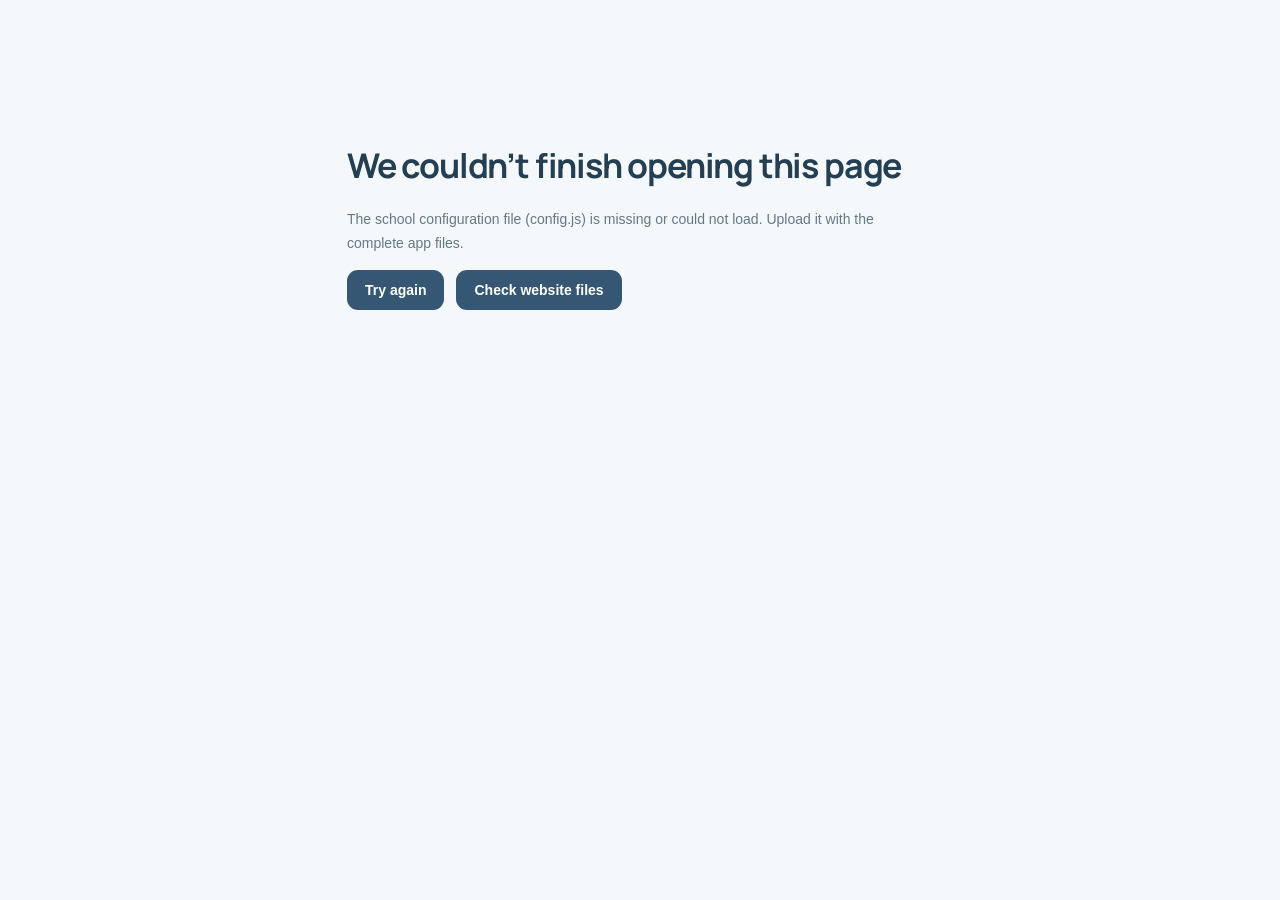
==== index.html @ e5e4dc02 "Add files via upload" ====
<!doctype html><html lang="en"><head><meta charset="utf-8"><meta name="viewport" content="width=device-width,initial-scale=1"><title>Studexa Reading · Your reading space</title><link rel="icon" href="ui-reader.svg"><link rel="stylesheet" href="home.css?v=11.1"><link rel="stylesheet" href="trio.css?v=11.1"><link rel="stylesheet" href="reader-space.css?v=11.1"><link rel="stylesheet" href="shared-world.css?v=11.1"><link rel="stylesheet" href="refresh.css?v=11.1"><link rel="stylesheet" href="studexa-brand.css?v=2"></head><body data-product="OneReader"><div id="app"><p style="padding:40px">Opening your reading space…</p></div><div id="toast" role="status" aria-live="polite"></div><script src="config.js?v=11.1"></script><script src="studexa-brand.js?v=2"></script><script defer src="startup.js?v=studexa-2" data-entry="home.mjs"></script></body></html>
---- studexa-brand.css ----
@import url('https://fonts.googleapis.com/css2?family=DM+Sans:wght@400;500;600;700&family=Manrope:wght@400;500;600;700;800&display=swap');
:root{--sx-ink:#243e52;--sx-muted:#647886;--sx-line:#dce5eb;--sx-blue:#355773;--sx-soft:#e9f0f5;--sx-page:#f5f8fa;--brand:#355773;--primary:#355773;--accent:#355773;--ink:#243e52;--muted:#647886}
html{scroll-behavior:smooth}body,body.m9-student{margin:0;background:var(--sx-page)!important;color:var(--sx-ink);font-family:'DM Sans',Arial,sans-serif;font-size:14px}*{box-sizing:border-box}h1,h2,h3{font-family:Manrope,Arial,sans-serif;letter-spacing:-.035em;color:var(--sx-ink)}h1{font-size:34px;line-height:1.2}h2{font-size:21px}h3{font-size:16px}p{color:var(--sx-muted);line-height:1.65}button,a,input,select,textarea{font:inherit}button{cursor:pointer;border-radius:11px;background:var(--sx-blue);border:1px solid transparent;padding:11px 17px;box-shadow:none;color:white;font-weight:600}button:disabled{cursor:not-allowed;opacity:.55}button:hover:not(:disabled){filter:brightness(.96)}button.secondary{background:#f5f8fb;color:var(--sx-ink);border:1px solid var(--sx-line)}button.quiet{background:transparent;color:var(--sx-blue);border:0;padding:8px 0;box-shadow:none}button img{width:17px;height:17px;vertical-align:middle;margin-left:8px}a{color:var(--sx-blue)}:focus-visible{outline:3px solid #a0bdd5;outline-offset:3px}
.sx-app{display:flex;min-height:100vh}.sx-sidebar{width:224px;flex:0 0 224px;background:#fff;border-right:1px solid var(--sx-line);position:sticky;top:0;height:100vh;display:flex;flex-direction:column;padding:32px 18px 20px;z-index:30}.sx-brand{display:flex;gap:11px;align-items:center;text-decoration:none;padding:0 12px 27px;color:var(--sx-ink);font-family:Manrope,sans-serif;font-weight:800;font-size:29px;letter-spacing:-1.3px}.sx-brand>img{width:43px;height:43px}.sx-brand small{display:block;font-size:12px;font-weight:600;letter-spacing:1.6px;text-transform:uppercase;color:var(--sx-muted);line-height:1.5}.sx-sidebar nav{display:flex;flex-direction:column;gap:4px;overflow-y:auto;flex:1}.sx-nav-label{font-size:10px;letter-spacing:1.5px;font-weight:700;color:#80919f;margin:18px 12px 9px}.sx-sidebar nav button{display:flex;gap:13px;align-items:center;padding:13px 14px;border-radius:11px;background:none;text-align:left;color:#607383;font-size:13px;font-weight:500;min-height:44px}.sx-sidebar nav button img{margin:0;width:19px;height:19px;opacity:.8}.sx-sidebar nav button.active{background:#e8f0f6;color:#294c69;font-weight:700}.sx-sidebar nav button:hover{background:#f0f5f8}.sx-back{display:flex;gap:10px;align-items:center;text-decoration:none;color:#6e8291;font-size:12px;padding:24px 14px;margin-top:auto}.sx-back img{width:16px;transform:rotate(180deg)}.sx-school{border-top:1px solid var(--sx-line);padding:19px 9px 0;display:flex;gap:10px;align-items:center;font-size:11px;font-weight:600}.sx-school img{width:23px}.sx-school small{display:block;color:#8b9ba7;font-size:10px;margin-top:4px;font-weight:400}.sx-body{min-width:0;flex:1}.sx-topbar{min-height:79px;padding:18px 40px;display:flex;align-items:center;justify-content:space-between;border-bottom:1px solid var(--sx-line);background:#ffffffa8;backdrop-filter:blur(16px);gap:20px;color:var(--sx-muted);font-size:12px}.sx-topbar .ui-account{margin:0}.sx-topbar .ui-account summary{display:flex;align-items:center;gap:10px;color:var(--sx-ink);font-size:12px;list-style:none;cursor:pointer}.sx-topbar .ui-account summary>img{width:13px}.sx-avatar{background:#e5edf3;border:3px solid #fff;border-radius:50%;width:36px;height:36px;display:grid;place-items:center;color:#385a76;font-size:11px;font-weight:700}.sx-app .sx-content{width:auto;max-width:1520px;margin:0 auto;padding:34px 40px 45px;min-height:80vh}.sx-app .sx-content>header,.sx-app .sx-content>.heading{margin-bottom:24px}.sx-footer{border-top:1px solid var(--sx-line);padding:18px 40px;font-size:11px;color:#80929f;display:flex;justify-content:space-between}.sx-mobile{display:none}
.sx-welcome{display:flex;justify-content:space-between;align-items:center;gap:28px;margin-bottom:30px}.sx-welcome>div{max-width:660px}.sx-eyebrow{display:block;font-size:10px;font-weight:700;letter-spacing:1.7px;color:#7b90a0;margin-bottom:13px}.sx-welcome h1{font-size:33px;max-width:620px;line-height:1.25;margin:0 0 13px;letter-spacing:-1.2px}.sx-welcome p{font-size:14px;margin:0;max-width:580px}.sx-welcome-art{width:139px;height:112px;object-fit:contain;opacity:.85}.sx-dashboard{display:grid;grid-template-columns:minmax(0,1fr) 268px;gap:25px}.sx-primary,.sx-secondary{min-width:0;display:flex;flex-direction:column;gap:24px}.sx-panel,.sx-app .sx-content .card{background:#fff;border:1px solid var(--sx-line);border-radius:17px;padding:23px;box-shadow:0 4px 14px #31516b03}.sx-panel h2{margin-top:0}.sx-panel p:last-child{margin-bottom:0}.sx-feature{background:linear-gradient(115deg,#e7eff5,#f1f5f9);border:1px solid #d8e4ed;border-radius:18px;display:flex;align-items:center;justify-content:space-between;padding:30px;gap:22px;min-height:222px;overflow:hidden}.sx-feature h2{font-size:26px;line-height:1.25;margin:0 0 10px}.sx-feature p{max-width:360px;font-size:13px;margin:0 0 20px}.sx-feature .sx-eyebrow{color:#607f98}.sx-feature button img{filter:brightness(0) invert(1)}.sx-feature-visual{flex:0 0 142px;display:flex;justify-content:center}.sx-feature-visual>img{width:152px;max-width:100%}.sx-feature-visual .r8-cover{width:115px!important;min-width:115px;height:155px!important;min-height:0;transform:rotate(7deg);box-shadow:9px 13px 23px #25496620;border-radius:4px 10px 10px 4px}.sx-section-head{display:flex;align-items:center;justify-content:space-between;gap:16px;margin-bottom:10px}.sx-section-head .sx-eyebrow{margin:0 0 9px}.sx-section-head h2{margin:0}.sx-section-head button{font-size:12px;white-space:nowrap}.sx-task{display:flex;gap:14px;align-items:center;padding:23px 0;border-bottom:1px solid #edf1f5}.sx-task:last-child{border-bottom:0;padding-bottom:4px}.sx-task-icon{background:#edf3f7;border-radius:11px;display:grid;place-items:center;min-width:43px;height:43px}.sx-task-icon img{width:24px}.sx-task-copy{min-width:0;flex:1}.sx-task h3{margin:0 0 6px;font-size:14px;letter-spacing:-.3px}.sx-task p{font-size:11px;margin:0 0 12px}.sx-task small{display:block;font-size:10px;margin-top:7px;color:#708594}.sx-task>button{font-size:11px;padding:9px 13px}.sx-progress{height:5px;background:#edf1f5;border-radius:8px;overflow:hidden}.sx-progress>span{height:100%;display:block;background:#6287a5;border-radius:8px}.sx-summary h2{font-size:43px;font-weight:700;letter-spacing:-2px;margin:12px 0 2px}.sx-summary h2 span{font-size:24px;color:#a7b7c3;font-weight:400}.sx-summary p{font-size:12px;margin:0 0 20px}.sx-summary button{font-size:11px;margin-top:17px}.sx-summary button img{width:13px}.sx-secondary .sx-panel{padding:24px}.sx-secondary h2{font-size:18px}.sx-secondary h3{font-size:15px;line-height:1.5}.sx-secondary p{font-size:12px}.sx-secondary button{font-size:12px}.sx-personal{background:#eef3f7;border-color:#e4ecf1}.sx-personal>img{width:37px;height:37px;margin-bottom:18px}.sx-personal button{margin-top:7px;background:#fff}.sx-discover{display:grid;grid-template-columns:repeat(2,minmax(0,1fr));gap:12px;margin-top:23px}.sx-topic{background:#f7f9fb;border:1px solid #e7edf2;color:var(--sx-ink);text-align:left;padding:20px 16px;display:flex;flex-direction:column;gap:9px}.sx-topic img{margin:0 0 5px;width:30px;height:30px}.sx-topic strong{font-size:13px}.sx-topic small{color:var(--sx-muted);font-size:11px;font-weight:400}.sx-book-pick{background:none;color:var(--sx-ink);display:flex;flex-direction:column;gap:8px;align-items:flex-start;text-align:left;padding:0;min-width:0}.sx-book-pick .r8-cover{width:100%;height:145px;min-height:0;border-radius:5px 10px 10px 5px}.sx-book-pick strong{font-size:12px;line-height:1.5}.sx-book-pick small{font-size:10px;color:var(--sx-muted);font-weight:400}.sx-empty{text-align:center;padding:30px 10px}.sx-empty>img{width:37px}.sx-empty h3{margin:14px 0 5px}.sx-empty p{font-size:12px}.sx-stats{display:grid;grid-template-columns:repeat(3,1fr);gap:20px}.sx-stats h2{font-size:36px;margin-bottom:0}.sx-reading{--sx-blue:#4e7593;--brand:#4e7593;--primary:#4e7593}.sx-reading .sx-feature{background:linear-gradient(115deg,#e9f1f6,#f6f8fa)}.sx-reading .sx-welcome h1{font-weight:600}.sx-reading .sx-discover{grid-template-columns:repeat(4,minmax(0,1fr))}
.sx-app .sx-content .toolbar{gap:10px;flex-wrap:wrap}.sx-app .sx-content input,.sx-app .sx-content select,.sx-app .sx-content textarea{border:1px solid #d5e0e8;border-radius:9px;background:#fff;padding:11px 12px;color:var(--sx-ink);max-width:100%}.sx-app .sx-content input[type=checkbox],.sx-app .sx-content input[type=radio]{accent-color:var(--sx-blue);width:auto}.sx-app .sx-content table{border-collapse:collapse;min-width:600px;width:100%;font-size:12px}.sx-app .sx-content table th{background:#f3f7fa;text-align:left;font-size:10px;text-transform:uppercase;letter-spacing:.6px;color:#698196;padding:14px 12px}.sx-app .sx-content table td{padding:16px 12px;border-bottom:1px solid #e7edf2;vertical-align:top}.sx-app .sx-content .table-wrap{overflow-x:auto}.sx-app .sx-content .badge{background:#edf3f7;color:#4f718a;border:0}.sx-app .sx-content .notice{background:#eef4f8;border:1px solid #dce7ef;border-radius:12px;padding:20px;color:var(--sx-ink)}.sx-app .sx-content .row{padding-top:18px;padding-bottom:18px}.sx-app .sx-content .r8-reading-shell,.sx-app .sx-content .r8-comfort{max-width:none}.sx-app .sx-content .r8-text{border-radius:18px;box-shadow:none}.sx-app .sx-content .m9-learning-card,.sx-app .sx-content .r8-book{border-radius:15px;border-color:var(--sx-line);background:#fff;box-shadow:none}.sx-app .sx-content .r8-book-grid{gap:22px}.sx-app .sx-content .m9-hero{background:#eaf1f6;color:var(--sx-ink)}.sx-app .sx-content .r8-toolbar,.sx-app .sx-content .m9-toolbar{background:#fff;border-radius:12px;padding:14px}.sx-app .sx-content .assessment{max-width:850px;margin-left:auto;margin-right:auto}.sx-app .sx-content .choices label{border:1px solid var(--sx-line);border-radius:11px;padding:15px;background:#fafcfd}.sx-app .sx-content .r8-cover{font-family:Georgia,serif}.sx-app .sx-content .space{margin-top:24px}.sx-app .sx-content label{font-size:12px;color:#536d81}.sx-app .sx-content details summary{cursor:pointer;color:#4b6b83}.sx-app .sx-content .form-grid{gap:18px}.sx-app .sx-content .task-items{max-height:420px;overflow:auto}.sx-app .sx-content .heading p{max-width:700px}.demo-bar{font-size:11px;background:#e5eef5;color:#355773;padding:6px 16px;display:flex;align-items:center;justify-content:center;gap:8px}.demo-bar button{padding:4px 10px;font-size:10px;background:#fff;color:#355773;border:1px solid #cfdee9}.login{background:#f4f8fb;min-height:100vh}.login .card{border:1px solid #dce5ed;border-radius:20px}.login h1{font-size:40px}.login .ui-brand img{width:44px;height:44px}.login .ui-brand{font-family:Manrope,sans-serif;color:#355773}.sx-app .sx-content .m9-hero .m9-point,.sx-app .sx-content .r8-room-decoration{display:none}
@media(min-width:1600px){.sx-app .sx-content{padding:45px 60px}.sx-dashboard{grid-template-columns:minmax(0,1fr) 300px}.sx-welcome h1{font-size:39px}.sx-discover{grid-template-columns:repeat(4,minmax(0,1fr))}}
@media(max-width:1150px){.sx-sidebar{width:200px;flex-basis:200px;padding:26px 12px 16px}.sx-app .sx-content{padding:28px 26px}.sx-topbar{padding:16px 26px}.sx-dashboard{grid-template-columns:minmax(0,1fr) 235px;gap:18px}.sx-primary,.sx-secondary{gap:18px}.sx-feature{padding:24px}.sx-feature-visual{flex-basis:100px}.sx-welcome h1{font-size:28px}.sx-welcome-art{width:105px}.sx-panel,.sx-secondary .sx-panel{padding:19px}.sx-task-icon{display:none}.sx-reading .sx-discover{grid-template-columns:repeat(2,minmax(0,1fr))}}
@media(max-width:920px){.sx-dashboard{grid-template-columns:1fr}.sx-secondary{display:grid;grid-template-columns:repeat(2,minmax(0,1fr))}.sx-secondary>.sx-panel:last-child{grid-column:1/-1}.sx-welcome-art{display:none}.sx-topbar>span{max-width:200px}.sx-feature-visual{flex-basis:140px}.sx-reading .sx-discover{grid-template-columns:repeat(4,minmax(0,1fr))}}
@media(max-width:680px){.sx-app{display:block}.sx-sidebar{position:relative;height:auto;width:100%;padding:15px 20px;display:block;border-right:0;border-bottom:1px solid var(--sx-line)}.sx-brand{font-size:25px;padding:0;max-width:210px;gap:9px}.sx-brand>img{width:33px;height:33px}.sx-brand small{font-size:9px}.sx-mobile{display:block;position:absolute;right:22px;top:22px}.sx-mobile img{width:23px;margin:0}.sx-sidebar nav{display:none;max-height:70vh;padding-top:14px}.sx-sidebar nav.open{display:flex}.sx-school{display:none}.sx-topbar{min-height:60px;padding:13px 20px}.sx-topbar>span{font-size:10px;max-width:150px}.sx-topbar summary>span:not(.sx-avatar){display:none}.sx-app .sx-content{padding:26px 18px}.sx-welcome{margin-bottom:23px}.sx-welcome h1{font-size:28px;max-width:380px}.sx-welcome p{font-size:12px}.sx-eyebrow{font-size:9px;letter-spacing:1.3px}.sx-feature{padding:23px;min-height:220px}.sx-feature h2{font-size:23px}.sx-feature-visual{flex-basis:75px}.sx-feature-visual .r8-cover{width:74px!important;min-width:74px;height:113px!important;font-size:10px}.sx-feature p{font-size:12px}.sx-feature button{font-size:12px;padding:10px 12px}.sx-secondary{display:flex}.sx-reading .sx-discover{grid-template-columns:repeat(2,minmax(0,1fr))}.sx-section-head h2{font-size:18px}.sx-task{gap:8px}.sx-task>button{font-size:10px;padding:8px}.sx-task h3{font-size:13px}.sx-footer{padding:18px;font-size:10px}.sx-stats{gap:10px}.sx-stats .sx-panel{padding:15px}.sx-stats h2{font-size:27px}.sx-stats .sx-eyebrow{font-size:8px;letter-spacing:.7px}.sx-app .sx-content table{font-size:11px}.sx-app .sx-content .form-grid{grid-template-columns:1fr}.sx-app .sx-content .heading h1{font-size:28px}.sx-app .sx-content .r8-book-grid{grid-template-columns:repeat(2,minmax(0,1fr))}.sx-app .sx-content .assessment{padding:20px}.sx-app .sx-content .toolbar button{font-size:12px}}
@media(prefers-reduced-motion:reduce){html{scroll-behavior:auto}*,*::before,*::after{animation:none!important;transition:none!important}}

body,body.m9-student,body[data-r8-theme]{--ink:#243e52!important;--muted:#647886!important;--accent:#355773!important;--line:#dce5eb!important}body[data-product="OneReader"]{--accent:#4e7593!important}
.sx-app .sx-content button:not(.secondary):not(.quiet):not(.sx-topic):not(.sx-book-pick){background:var(--sx-blue);color:#fff}
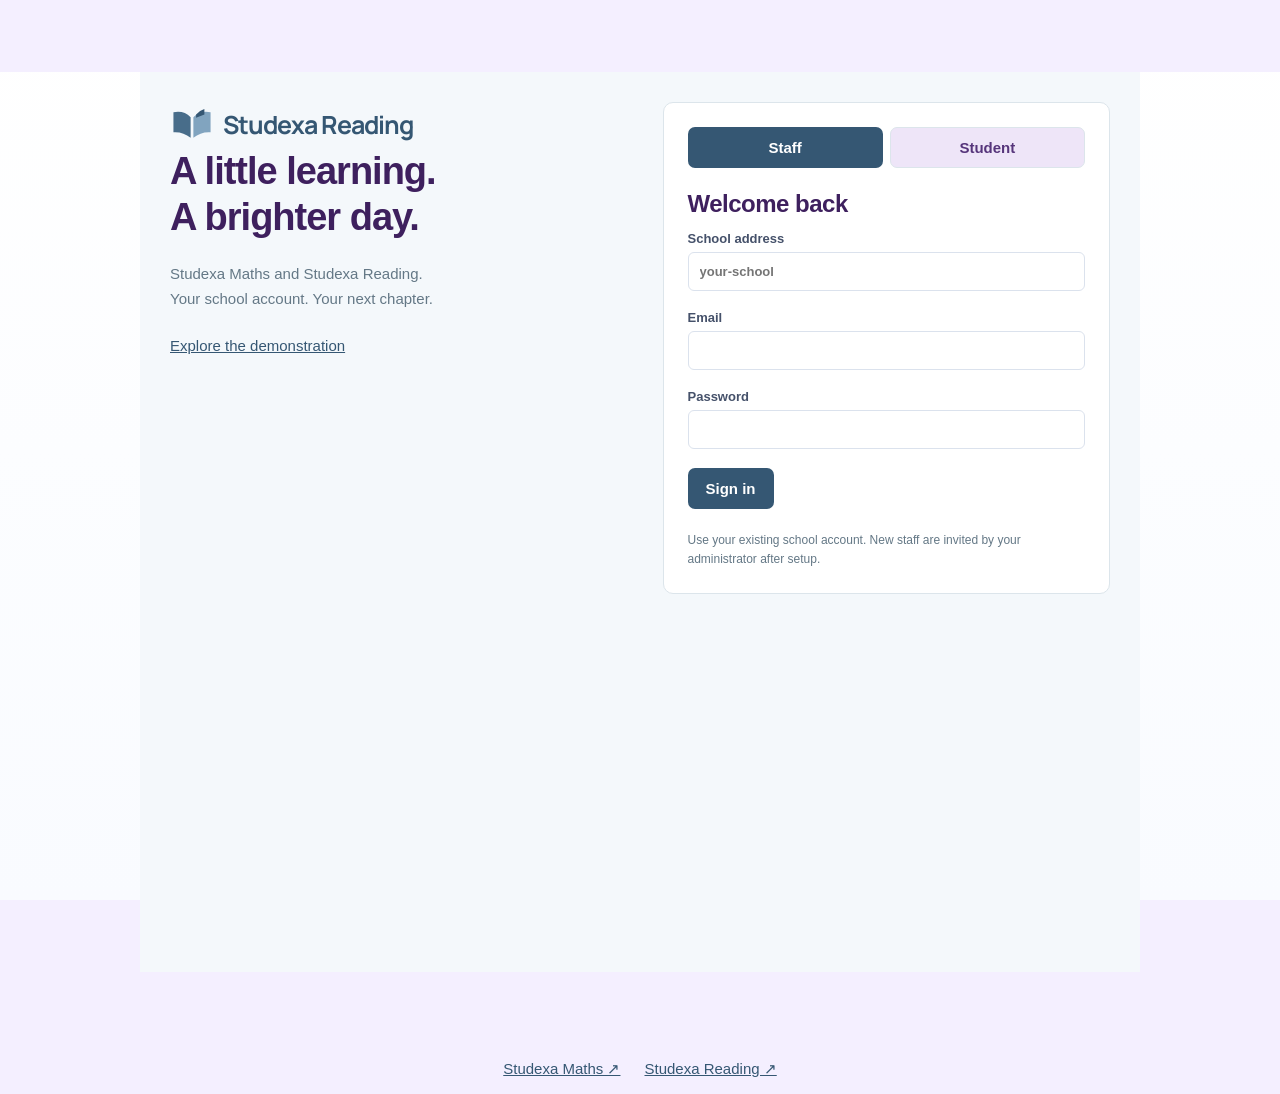
==== commit 7d4c2186: ",,,," ====
--- a/index.html
+++ b/index.html
@@ -1 +1,15 @@
-<!doctype html><html lang="en"><head><meta charset="utf-8"><meta name="viewport" content="width=device-width,initial-scale=1"><title>Studexa Reading · Your reading space</title><link rel="icon" href="ui-reader.svg"><link rel="stylesheet" href="home.css?v=11.1"><link rel="stylesheet" href="trio.css?v=11.1"><link rel="stylesheet" href="reader-space.css?v=11.1"><link rel="stylesheet" href="shared-world.css?v=11.1"><link rel="stylesheet" href="refresh.css?v=11.1"><link rel="stylesheet" href="studexa-brand.css?v=2"></head><body data-product="OneReader"><div id="app"><p style="padding:40px">Opening your reading space…</p></div><div id="toast" role="status" aria-live="polite"></div><script src="config.js?v=11.1"></script><script src="studexa-brand.js?v=2"></script><script defer src="startup.js?v=studexa-2" data-entry="home.mjs"></script></body></html>
+<!doctype html><html lang="en"><head><meta charset="utf-8"><meta name="viewport" content="width=device-width,initial-scale=1"><title>Studexa Reading · Your reading space</title><link rel="icon" href="ui-reader.svg"><link rel="stylesheet" href="home.css?v=11.1"><link rel="stylesheet" href="trio.css?v=11.1"><link rel="stylesheet" href="reader-space.css?v=11.1"><link rel="stylesheet" href="shared-world.css?v=11.1"><link rel="stylesheet" href="refresh.css?v=11.1"><link rel="stylesheet" href="studexa-brand.css?v=reading-studio-1"></head><body data-product="OneReader"><div id="app"><p style="padding:40px">Opening your reading space…</p></div><nav aria-label="Studexa learning websites" style="display:flex;flex-wrap:wrap;justify-content:center;gap:1.5rem;padding:1rem"><a data-sx-service href="https://studexa-learning.github.io/Studexa-Maths/">Studexa Maths ↗</a><a data-sx-service href="https://studexa-learning.github.io/Studexa-Reading/">Studexa Reading ↗</a></nav><script src="service-links.js"></script><div id="toast" role="status" aria-live="polite"></div><script src="studexa-school-config-v3.js"></script><script>if(!window.ONELEARN_CONFIG){window.ONELEARN_CONFIG = {
+  "product": "OneReader",
+  "supabaseUrl": "https://nndjwqjyfgozltdoujiu.supabase.co",
+  "supabaseKey": "sb_publishable_fWD8fxrR9-u1oslITaCZhw_WAooeP69",
+  "apps": {
+    "OneLearn": "../OneLearn/",
+    "OneEducation": "../OneEducation/",
+    "OneHome": "../Studexa/",
+    "OneMaths": "https://studexa-learning.github.io/Studexa-Maths/",
+    "OneReader": "https://studexa-learning.github.io/Studexa-Reading/",
+    "OneStudy": "../OneStudy/",
+    "OneSixth": "../OneSixth/"
+  }
+};
+}</script><script src="studexa-brand.js?v=2"></script><script defer src="startup.js?v=reading-studio-1" data-entry="home.mjs"></script></body></html>
--- a/home.css
+++ b/home.css
@@ -0,0 +1,7 @@
+:root{font-family:'DM Sans',system-ui,sans-serif;color:#27133f;background:#f4efff;--purple:#6924e5;--muted:#706284;--line:#e7dcf7;--paper:#fff;--shadow:0 12px 40px #40206708}*{box-sizing:border-box}body{margin:0}button,input,select,textarea{font:inherit}button,a,input,select,textarea{touch-action:manipulation}button{cursor:pointer;border:0;border-radius:24px;padding:12px 20px;background:var(--purple);color:#fff;font-weight:600;transition:background .12s}button:hover{background:#5420b6}button:disabled{opacity:.5;cursor:not-allowed}button.secondary{background:#ede5ff;color:#5125a1}button.quiet{background:transparent;color:#573383;border:1px solid var(--line)}a{color:#6126c2}button:focus-visible,a:focus-visible,input:focus-visible,select:focus-visible,textarea:focus-visible{outline:3px solid #2d71d5;outline-offset:3px}h1,h2,h3,p{margin:0}h1{font-size:clamp(28px,3vw,43px);letter-spacing:-1.5px;line-height:1.15}h2{font-size:21px;letter-spacing:-.4px}h3{font-size:17px}p{line-height:1.65;color:var(--muted)}small,.muted{color:var(--muted)}.shell{display:grid;grid-template-columns:230px minmax(0,1fr);min-height:100vh}.side{padding:25px 16px;background:#eee7fb;border-right:1px solid #e4d7f7;display:flex;flex-direction:column;gap:28px;position:sticky;top:0;height:100vh}.brand{width:175px;max-height:135px;object-fit:contain;display:block;margin:0 auto}.side nav{display:grid;gap:7px}.side nav button{text-align:left;border-radius:15px;color:#634c85;background:transparent;font-weight:500;padding:13px 12px;display:flex;align-items:center;gap:12px}.side nav button.active{background:#dfcffb;color:#49209c;font-weight:700}.icon{width:24px;height:24px;vertical-align:middle;flex-shrink:0}.side small{margin-top:auto;font-size:12px;line-height:1.6}.main{padding:28px 35px 50px;max-width:1550px;width:100%;margin:auto}.top{display:flex;justify-content:space-between;align-items:center;gap:14px;margin-bottom:32px}.top .actions{display:flex;align-items:center;gap:8px}.avatar{width:40px;height:40px;background:#e4d1ff;border-radius:50%;display:grid;place-items:center}.eyebrow{font-size:12px;letter-spacing:1.8px;text-transform:uppercase;color:#77519e;font-weight:700}.page-title{margin:12px 0 25px;display:flex;justify-content:space-between;gap:18px;align-items:center}.page-title p{margin-top:8px}.grid{display:grid;grid-template-columns:repeat(2,minmax(0,1fr));gap:20px}.three{grid-template-columns:repeat(3,minmax(0,1fr))}.card{padding:25px;background:var(--paper);border:1px solid #ffffff;border-radius:24px;box-shadow:var(--shadow);min-width:0}.card h2,.card h3{margin-bottom:12px}.card p+button,.card p+a{margin-top:15px}.stat{display:flex;align-items:center;gap:17px}.stat strong{display:block;font-size:36px}.stat img{width:45px;height:45px;background:#eee4ff;border-radius:16px;padding:8px}.service{display:flex;align-items:center;gap:22px;background:linear-gradient(120deg,#e9dbff,#f7f1ff);min-height:205px;border:1px solid white}.service.maths{background:linear-gradient(120deg,#dfeafb,#eee5ff)}.service>img{width:84px;height:84px;padding:17px;background:#ffffff88;border-radius:23px}.service h2{font-size:28px}.service button{margin-top:18px}.stack{display:grid;gap:20px}.space{margin-top:22px}.row{display:flex;align-items:center;justify-content:space-between;gap:15px;padding:15px 0;border-bottom:1px solid #f0e9f9}.row:last-child{border-bottom:0}.row b{display:block}.badge{display:inline-block;border-radius:16px;background:#eee4ff;color:#5c299e;font-size:12px;padding:6px 11px;font-weight:600}.badge.green{background:#e4f6ed;color:#216647}.badge.amber{background:#fff1d5;color:#805415}.notice{background:#ece3fa;border:1px solid #decdf2;border-radius:16px;padding:16px 20px;color:#563c75;line-height:1.6;margin:16px 0}.warning{background:#fff4dc;color:#73531e}.table-scroll{overflow:auto}table{width:100%;border-collapse:collapse;font-size:14px}th,td{text-align:left;padding:14px 10px;border-bottom:1px solid #eee7f5;vertical-align:top}th{font-weight:600;color:#745c91;background:#faf7ff;white-space:nowrap}.form-grid{display:grid;grid-template-columns:1fr 1fr;gap:18px}label{display:block;font-size:14px;font-weight:600;color:#58436e;margin-bottom:7px}input,select,textarea{width:100%;padding:12px 14px;border:1px solid #dbcee9;background:white;color:#2e1a42;border-radius:12px;margin:6px 0 12px}input[type=checkbox],input[type=radio]{width:auto;margin:0 9px 0 0;accent-color:var(--purple)}textarea{min-height:110px;resize:vertical}.choices label{border:1px solid var(--line);border-radius:13px;padding:15px;font-weight:400;margin:10px 0;display:flex;align-items:center;cursor:pointer}.toolbar{display:flex;gap:10px;align-items:center;flex-wrap:wrap}.toolbar select,.toolbar input{width:auto;margin:0}.book-grid{display:grid;grid-template-columns:repeat(auto-fill,minmax(220px,1fr));gap:16px}.book{padding:21px}.cover{height:100px;border-radius:17px;background:linear-gradient(125deg,#d9c5f9,#ece5ff);display:flex;align-items:center;justify-content:space-between;padding:22px;margin-bottom:16px;font-size:26px;font-weight:700;color:#7954a8}.cover img{width:50px;height:50px}.book h3{line-height:1.4;min-height:50px}.book .badge{margin:9px 0}.reading-layout{display:grid;grid-template-columns:minmax(0,2fr) minmax(250px,1fr);gap:24px}.reading-paper{font-family:Georgia,serif;font-size:21px;line-height:1.9;background:#fffaf0;padding:40px;border-radius:20px;white-space:pre-line;color:#2d2534;max-width:74ch;margin:20px auto}.reading-paper.guide{background-image:linear-gradient(transparent 45%,#e4d4fa55 45%,#e4d4fa55 55%,transparent 55%);background-attachment:fixed}.bar{height:9px;border-radius:9px;background:#e9ddf9;overflow:hidden;margin:13px 0}.bar span{display:block;background:#9762d2;height:100%;border-radius:9px}.login{max-width:950px;margin:8vh auto;padding:30px;display:grid;grid-template-columns:1fr 1fr;gap:45px;align-items:center}.login .brand{width:240px;max-height:220px;margin:0 0 35px}.login h1{font-size:45px}.login form{padding:35px}.tabs{display:flex;gap:7px;margin-bottom:22px}.tabs button{flex:1}.empty{text-align:center;padding:35px;color:#7a658e}.footer{font-size:12px;margin-top:26px;color:#8b779e}#toast{position:fixed;bottom:22px;left:50%;transform:translateX(-50%);max-width:90vw;padding:16px 24px;background:#322143;color:white;border-radius:15px;box-shadow:0 6px 35px #0002;z-index:100;display:none}#toast.show{display:block}.feedback{padding:18px;background:#ece4fa;border-radius:15px;margin-top:16px}.mobile-menu{display:none}.assessment{max-width:950px;margin:auto}.assessment .passage{background:#fff9ef;padding:25px;line-height:1.8;white-space:pre-line;border-radius:15px;margin:20px 0}.question{border-top:1px solid var(--line);padding:22px 0}.hint{font-size:13px}.task-items{max-height:280px;overflow:auto;padding:12px;background:#faf7ff;border-radius:12px}.task-items label{font-weight:400;padding:7px}.kpis{margin-bottom:22px}.pill-link{display:inline-flex;align-items:center;gap:8px}.no-margin{margin:0}.privacy{font-size:12px;line-height:1.6}.demo-bar{background:#42205e;color:white;padding:8px 20px;display:flex;gap:12px;align-items:center;justify-content:center;flex-wrap:wrap;font-size:13px}.demo-bar button{padding:5px 12px;font-size:12px}.error{color:#9a2448}.success{color:#216647}
+@media(max-width:1050px){.shell{grid-template-columns:185px minmax(0,1fr)}.main{padding:22px}.side{padding:20px 10px}.brand{width:145px}.three{grid-template-columns:1fr}.reading-layout{grid-template-columns:1fr}.service{flex-direction:column;align-items:flex-start}.top{align-items:flex-start}.top .actions{flex-wrap:wrap;justify-content:flex-end}}
+@media(max-width:720px){.shell{display:block}.side{display:none;position:fixed;width:230px;z-index:20;box-shadow:15px 0 40px #30145435}.side.open{display:flex}.mobile-menu{display:inline-block}.main{padding:18px 15px 35px}.grid,.form-grid,.login{grid-template-columns:1fr}.login{margin:20px auto;gap:25px;padding:20px}.login h1{font-size:33px}.login .brand{width:175px;max-height:140px;margin-bottom:15px}.top{margin-bottom:20px}.top .school-label{max-width:150px}.page-title{display:block}.page-title button{margin-top:12px}.card{padding:20px;border-radius:20px}.reading-paper{padding:24px;font-size:20px}.service{flex-direction:row;align-items:center}.service>img{width:62px;height:62px;padding:10px}.service h2{font-size:24px}.toolbar{align-items:stretch}.toolbar input,.toolbar select{max-width:100%;flex:1}.top .actions small{display:none}}
+@media(prefers-reduced-motion:reduce){*{transition:none!important;scroll-behavior:auto!important}}
+.main{margin:0 auto}.brandbox{width:190px;height:155px;overflow:hidden;position:relative;flex-shrink:0;mix-blend-mode:multiply}.brandbox .brand{position:absolute;width:330px;height:330px;max-height:none;left:-70px;top:-85px}.side{gap:18px}.reading-layout>.stack{align-content:start}.login .brand{mix-blend-mode:multiply}@media(max-width:1050px){.brandbox{width:165px}.brandbox .brand{left:-82px}}
+
+dialog{border:1px solid #e3d5f2;border-radius:24px;max-width:850px;width:90vw;max-height:85vh;padding:30px;color:#27133f}dialog::backdrop{background:#24133880}dialog p{white-space:pre-line;margin:18px 0}dialog h2{margin:18px 0}dialog details{margin:12px 0;padding:12px;background:#f4effb;border-radius:12px}
--- a/trio.css
+++ b/trio.css
@@ -0,0 +1,17 @@
+:root{--purple:#665084;--muted:#655d70;--paper:#fffefa;--line:#e4dfeb;--shadow:0 5px 22px #42325305}body{background:#f6f4f8;color:#302b39}.side{background:#eeebf3;border-color:#e4dfeb}.main{padding:34px 42px 55px}.card{border:1px solid #e6e1e9;box-shadow:none;padding:28px}.grid,.stack{gap:24px}.space{margin-top:26px}.service{background:#eee8f5;min-height:220px}.service.maths{background:#e9eef5}.side nav button.active{background:#ded5ea;color:#49395f}.side nav button{color:#53485e}.product-brand{display:grid;grid-template-columns:48px 1fr;gap:3px 10px;text-decoration:none;color:#49365f;padding:12px 2px}.product-brand img{width:45px;height:45px;grid-row:span 2}.product-brand b{font-size:21px;align-self:end}.product-brand small{font-size:11px;margin:0}.question-layout{display:grid;grid-template-columns:minmax(0,1fr) 295px;gap:28px;align-items:start}.question-layout .assessment{width:100%;padding:38px}.math-prompt{white-space:pre-line;font-size:25px;line-height:1.65;margin:35px 0!important}.choices{display:grid;grid-template-columns:1fr 1fr;gap:12px}.choices label{margin:0;min-height:64px;background:#faf9fc}.assessment form>button{margin-top:24px}.feedback.correct{background:#e7f2e9;color:#275b37;border:1px solid #c6dfcc}.feedback.correct p{color:#365d40}.pet-card{display:flex;flex-direction:column;align-items:center;gap:14px}.pet-art{position:relative;max-width:200px}.pet-art>img{width:100%;max-height:175px}.pet-accessory{display:block;text-align:center;border-radius:20px;padding:6px 12px;color:#38313f;font-size:12px}.balance{padding:17px;background:#f0ebf6;border-radius:18px}.balance strong{display:block;font-size:36px;margin:6px 0}.balance small{display:block}.reward-art{height:70px;display:grid;place-items:center;border-radius:16px;margin-bottom:18px}.reward-art .icon{width:35px;height:35px}.reward small{line-height:1.5;display:block;min-height:44px}.confetti{position:fixed;top:22%;left:42%;font-size:35px;color:#649376;pointer-events:none;animation:celebrate 1s ease-out forwards;z-index:200}@keyframes celebrate{to{transform:translateY(-75px);opacity:0}}.reading-paper{max-width:65ch}.footer{color:#6a5f75}.book .cover{background:#e6dfed;color:#675577}.top{margin-bottom:42px}.eyebrow{color:#75618a}.badge{background:#eee9f4;color:#564365}button.secondary{background:#eae4f1;color:#514160}button:hover{background:#534267}.notice{background:#f0ebf6;color:#4f435c}.login{align-items:start}.login .stack{gap:8px}.login .stack label{margin:0}.login .stack input{margin-bottom:0}.login .stack button{width:100%}body[data-product=OneMaths]{--purple:#526981}body[data-product=OneMaths] .side{background:#eaf0f3}body[data-product=OneMaths] .side nav button.active{background:#d8e3ec}body[data-product=OneMaths] .badge{background:#e5edf3;color:#3e546b}body[data-product=OneReader]{--purple:#657761}body[data-product=OneReader] .side{background:#edf0e9}body[data-product=OneReader] .side nav button.active{background:#dce5d8}body[data-product=OneReader] .badge{background:#e8eee3;color:#41573b}@media(max-width:1100px){.main{padding:25px}.question-layout{grid-template-columns:1fr}.question-layout>aside{grid-template-columns:1fr 1fr}.question-layout .pet-art>img{max-height:115px}}@media(max-width:720px){.main{padding:18px 15px}.question-layout>aside,.choices{grid-template-columns:1fr}.question-layout .assessment{padding:22px}.math-prompt{font-size:21px;margin:24px 0!important}.card{padding:21px}.grid{gap:18px}.service{min-height:190px}.top{margin-bottom:24px}.actions .badge{display:none}}@media(prefers-reduced-motion:reduce){.confetti{display:none!important}}
+
+.buddy-drawing{position:relative;width:180px;height:180px;margin:0 auto 18px;flex-shrink:0}.buddy-drawing>img{position:absolute;inset:0;width:100%;height:100%;object-fit:contain}.buddy-drawing .outfit-layer{pointer-events:none}.reward .buddy-drawing{width:155px;height:155px}.task-items details{padding:12px;border-bottom:1px solid #ddd}.task-items details p{max-height:140px;overflow:auto}.pet-card>div:last-child{width:100%}.pet-card .toolbar{gap:8px}.pet-card button{font-size:13px}#annualAnswer button{margin-top:20px}
+
+
+.buddy-grid{display:grid;grid-template-columns:repeat(auto-fill,minmax(130px,1fr));gap:16px}.buddy-choice{display:flex;flex-direction:column;align-items:center;gap:12px;padding:16px;white-space:normal;min-height:180px}.buddy-choice img{width:115px;height:115px}.buddy-choice span{line-height:1.4;overflow-wrap:anywhere}.buddy-choice[aria-pressed=true]{outline:3px solid #7d709a;background:#ece5f4}.pet-card{gap:24px!important;align-items:center}.pet-card h2{overflow-wrap:anywhere}.pet-card>.buddy-drawing{width:160px!important;max-width:100%}.selection-list{max-height:360px;overflow:auto;display:grid;gap:12px;margin-top:18px}.selection-list label{display:flex;flex-wrap:wrap;align-items:center;gap:10px;padding:12px;border-bottom:1px solid #eee}.selection-list small{color:#5b5b62}.advent-banner{background:#e6eee7;color:#304b40;border:2px solid #acbeb0;border-radius:24px;padding:28px;text-align:center;position:relative}.advent-banner>span{font-size:30px;letter-spacing:18px;color:#8e5b4e}.advent-grid{display:grid;grid-template-columns:repeat(5,minmax(0,1fr));gap:15px}.advent-door{min-height:120px;background:#f3e7db;color:#624d43;border:1px solid #d6bda8;border-radius:16px;display:flex;flex-direction:column;align-items:center;justify-content:center;gap:10px;white-space:normal}.advent-door strong{font-size:29px}.advent-door span{font-size:13px}.advent-door:disabled{opacity:1;background:#f0efeb;color:#6b6966}.advent-door:not(:disabled){outline:3px solid #668775;background:#e4eee5;color:#304b40}.advent-door:last-child{background:#eadfae;color:#5f5031}.reading-paper{max-width:70ch;margin-inline:auto}body[data-reading-width=narrow] .reading-paper{max-width:48ch}body[data-reading-font=serif] .reading-paper{font-family:Georgia,serif}body[data-reading-font=mono] .reading-paper{font-family:Consolas,monospace}body[data-reading-letters=wide] .reading-paper{letter-spacing:.06em}body[data-motion=off] *,body[data-motion=off] *::before,body[data-motion=off] *::after{animation:none!important;transition:none!important;scroll-behavior:auto!important}button:focus-visible,input:focus-visible,select:focus-visible{outline:3px solid #77628c;outline-offset:3px}.main{min-width:0}#rosterSummary{max-height:550px;overflow:auto}
+@media(max-width:720px){.advent-grid{grid-template-columns:repeat(3,minmax(0,1fr));gap:10px}.advent-door{min-height:100px}.pet-card{flex-direction:column}.buddy-grid{grid-template-columns:repeat(2,minmax(0,1fr))}.buddy-choice{min-width:0}.toolbar select{max-width:100%}}
+
+
+body[data-advent=open] .side nav [data-view=advent]{border:2px solid #94aa99;background:#e4eee5;color:#304b40}body[data-advent=open] .side nav [data-view=advent]::after{content:"✦";color:#946948;margin-left:auto}
+
+.book .secondary{margin-top:auto}.book h3{overflow-wrap:anywhere}.book-grid .book{display:flex;flex-direction:column;gap:10px}.task-items>label[hidden]{display:none!important}.toolbar>label{min-width:120px}.toolbar input,.toolbar select{max-width:250px}dialog{max-width:900px;max-height:85vh;overflow:auto}
+
+#gcseShelf{color:#fff}
+
+/* v7 student and teacher workspace */
+.nav-extra{margin-top:16px;border-top:1px solid #ddd;padding-top:14px}.nav-extra summary{padding:12px;cursor:pointer;font-size:13px}.card h2{line-height:1.2}.card h3{line-height:1.35}.skill details{margin-top:auto}.skill .row{align-items:flex-start;gap:8px}.skill .row span{font-size:13px}.skill button{padding:9px 14px}.message-history{max-height:620px;overflow:auto}.message{padding:16px;margin-bottom:12px;border-radius:16px;background:#f2eef8;white-space:pre-wrap;overflow-wrap:anywhere}.message.teacher{background:#e9f1e6}.message small{display:block}.lesson{max-width:850px}.lesson p{line-height:1.8}.joke{font-size:20px;line-height:1.6;min-height:48px}.practice-graph{width:100%;max-width:360px;height:200px}.selection-list{max-height:420px;overflow:auto}.product-brand img{background:none}.login .brand{object-fit:contain;max-width:340px;width:100%;height:auto}#mathEditor textarea{width:100%}.side nav{max-height:calc(100vh - 210px);overflow:auto}.book .cover{background:linear-gradient(140deg,#e0d4f0,#f6f0e8);border-left:8px solid #8e6db7}.book:nth-child(3n+1) .cover{background:#dfebdf;border-color:#789573}.book:nth-child(3n+2) .cover{background:#dce9f4;border-color:#7896b4}button:focus-visible,input:focus-visible,select:focus-visible,textarea:focus-visible,summary:focus-visible{outline:3px solid #8151c9;outline-offset:3px}@media(max-width:650px){.toolbar{gap:12px}.toolbar label,.toolbar input,.toolbar select{max-width:100%;width:100%}.grid.three{grid-template-columns:1fr}.message-history{max-height:420px}.side nav{max-height:none}.card{padding:20px}.form-grid{grid-template-columns:1fr}}
--- a/reader-space.css
+++ b/reader-space.css
@@ -0,0 +1,148 @@
+body[data-product=OneReader]{--purple:#7146a4;--muted:#6d617c;--line:#e9e0ef;color:#302042;background:#f7f3fc}
+body[data-product=OneReader] .side{background:linear-gradient(160deg,#eee5fa,#f5f0fa);border-color:#e7deed;overflow:auto}
+body[data-product=OneReader] .side nav button.active{background:#e3d5f5;color:#532485}
+body[data-product=OneReader] .badge{background:#eee5f8;color:#533576}
+body[data-r8-theme=sage] .side{background:linear-gradient(160deg,#e4eee3,#f4f8f2)}
+body[data-r8-theme=peach] .side{background:linear-gradient(160deg,#f8e7de,#fff6ef)}
+body[data-r8-theme=sky] .side{background:linear-gradient(160deg,#dfebf8,#f1f6fc)}
+body[data-product=OneReader] .main{padding:24px 32px 38px}
+body[data-product=OneReader] .card{border-radius:22px;background:#fffefa;box-shadow:0 4px 18px #48315307;border:1px solid #ebe4ed;padding:24px}
+body[data-product=OneReader] button{font-weight:600}
+body[data-product=OneReader] button.secondary{background:#eee5f8;color:#56357b}
+body[data-product=OneReader] button.quiet{color:#634284;border-color:#e6dcef}
+body[data-product=OneReader] h1,body[data-product=OneReader] h2{font-family:Georgia,'Times New Roman',serif;color:#3e205e}
+body[data-product=OneReader] h1{font-size:clamp(28px,3vw,43px);letter-spacing:-1px}
+body[data-product=OneReader] h2{font-size:24px;letter-spacing:-.5px}
+body[data-product=OneReader] h3{line-height:1.4}
+body[data-product=OneReader] .top{margin-bottom:25px}
+body[data-product=OneReader] .product-brand b{color:#4d2779}
+body[data-product=OneReader] .nav-extra{margin-top:12px}
+body[data-product=OneReader] .side nav button{font-size:14px}
+body[data-product=OneReader] .side nav .icon{opacity:.8}
+body[data-product=OneReader] .actions{flex-wrap:wrap;justify-content:flex-end;gap:8px}
+.r8-points{background:#fff3e2!important;border-color:#f3e1c7!important;color:#745018!important;font-size:12px;padding:10px 13px}
+.r8-welcome{display:flex;align-items:center;justify-content:space-between;gap:20px;margin-bottom:28px}
+.r8-welcome .eyebrow{font-size:10px;letter-spacing:1.4px}
+.r8-welcome p{margin-top:10px;font-style:italic;font-family:Georgia,serif;font-size:20px}
+.r8-welcome>button{flex-shrink:0}
+.r8-spark{color:#c3964e;font-size:.8em}
+.r8-home-grid{display:grid;grid-template-columns:minmax(0,1.2fr) minmax(0,1fr);gap:24px;align-items:start}
+.r8-home-main,.r8-home-aside{display:grid;gap:24px;min-width:0}
+.r8-feature-book{display:grid;grid-template-columns:minmax(120px,.78fr) minmax(0,1fr);gap:26px;align-items:center;margin-top:22px}
+.r8-feature-book h3{font-family:Georgia,serif;font-size:29px;margin:12px 0 6px}
+.r8-feature-book .eyebrow{font-size:10px;letter-spacing:1px}
+.r8-feature-book p{font-size:14px}
+.r8-feature-book .r8-description{margin:20px 0;line-height:1.8}
+.r8-feature-book button{width:100%;margin-top:18px}
+.r8-cover{aspect-ratio:3/4;position:relative;isolation:isolate;overflow:hidden;border-radius:6px 13px 13px 6px;background-image:linear-gradient(0deg,#090d23dc,transparent 30%,#090d2380),url('book-art.png');background-size:100% 100%,400% 100%;background-position:center,var(--cover-pos) center;box-shadow:5px 7px 12px #20133022;border-left:5px solid #ffffff28;display:flex;flex-direction:column;justify-content:space-between;padding:18px 12px;text-align:center;color:white!important}
+.r8-cover::before{content:"";position:absolute;inset:8px;border:1px solid #f8edb54d;pointer-events:none;z-index:-1}
+.r8-cover-title{font-family:Georgia,serif;font-size:clamp(17px,1.9vw,28px);text-transform:uppercase;line-height:1.2;text-shadow:0 2px 8px #000;overflow-wrap:anywhere}
+.r8-cover-author{font-size:9px;letter-spacing:1.1px;text-transform:uppercase;color:#fff8e7;line-height:1.5}
+.r8-cover-generic{background-image:radial-gradient(ellipse at 70% 40%,#ffffff20,transparent 55%),repeating-linear-gradient(45deg,transparent,transparent 22px,#ffffff0b 23px,transparent 24px),linear-gradient(160deg,hsl(var(--cover-hue) 28% 39%),hsl(var(--cover-hue) 30% 19%));background-size:auto}
+.r8-progress-label{font-size:12px;font-weight:600;display:grid;gap:10px;margin:14px 0 0}
+progress{width:100%;height:9px;border:0;border-radius:10px;overflow:hidden;accent-color:#9469bf}
+progress::-webkit-progress-bar{background:#e5ddea;border-radius:10px}progress::-webkit-progress-value{background:linear-gradient(90deg,#7d4bb0,#b295cf);border-radius:10px}
+.r8-section-head{display:flex;justify-content:space-between;gap:10px;align-items:center;margin-bottom:18px}
+.r8-section-head button{font-size:12px;padding:8px 12px}
+.r8-shelf-grid{display:grid;grid-template-columns:repeat(3,minmax(0,1fr));gap:17px}
+.r8-book-tile{min-width:0}
+.r8-book-tile h3{font-size:14px;margin-top:13px}
+.r8-book-tile>p{font-size:11px;margin:5px 0 10px}
+.r8-book-actions{display:flex;gap:5px;flex-wrap:wrap}
+.r8-book-actions button{font-size:11px;padding:8px 11px}
+.r8-book-tile .r8-cover-title{font-size:clamp(14px,1.35vw,22px)}
+.r8-library-grid{display:grid;grid-template-columns:repeat(auto-fill,minmax(165px,1fr));gap:28px;margin-top:28px}
+body[data-product=OneReader] .card.r8-corner{overflow:hidden;padding:0}
+.r8-corner .r8-section-head{padding:20px 20px 0;margin-bottom:14px}
+.r8-corner h2{font-size:22px!important;overflow-wrap:anywhere}
+.r8-room{position:relative;aspect-ratio:1.65;isolation:isolate;overflow:hidden;background:#a58798}
+.r8-room-art{position:absolute;inset:0;background:url('reading-corner.png') center 60%/cover;z-index:-1}
+[data-room=moonlight] .r8-room-art,[data-room=moonlight] i{filter:hue-rotate(205deg) saturate(.58) brightness(.72)}
+[data-room=sunrise] .r8-room-art,[data-room=sunrise] i{filter:saturate(.82) brightness(1.22)}
+.r8-room .buddy-drawing{position:absolute;width:47%;height:auto;aspect-ratio:1;margin:0;bottom:6%;left:22%;filter:drop-shadow(0 9px 5px #321d4b45)}
+.r8-bubble{position:absolute;right:15px;top:16px;max-width:145px;border-radius:18px 18px 18px 3px;background:#fffdf4f2;padding:12px 15px;font-family:Georgia,serif;font-style:italic;color:#4c2b5d;font-size:15px;line-height:1.5;box-shadow:0 3px 8px #26172b1a}
+.r8-corner-buttons{padding:16px;display:flex;gap:10px;flex-wrap:wrap;justify-content:center}
+.r8-corner-buttons button{font-size:12px;flex:1;padding:11px 12px}
+.r8-corner-buttons button:last-child:nth-child(3){flex-basis:100%}
+.r8-care-note{padding:0 18px 20px;font-size:13px}
+.r8-homework article{border-top:1px solid #eee5f2;padding-top:18px;margin-top:18px}
+.r8-homework h3{font-size:16px;margin:10px 0 14px}
+.r8-homework .eyebrow{font-size:10px}
+.r8-homework>p{margin-top:15px}
+.r8-moments{display:grid;grid-template-columns:repeat(3,1fr);gap:8px;margin:24px 0}
+.r8-moments div{display:grid;gap:7px;text-align:center}
+.r8-moments span{font-size:26px;color:#a78348}
+.r8-moments b{font-size:20px;color:#5c3d7c}
+.r8-moments small{font-size:11px;line-height:1.4}
+.r8-discover-strip{display:flex;justify-content:space-between;gap:18px;align-items:center}
+.r8-discover-strip h2{font-size:20px!important}
+.r8-discover-strip p{font-size:13px;margin-top:6px}
+.r8-discover-strip button{font-size:12px;flex-shrink:0}
+.r8-dialog{border:1px solid #e5d9f0;border-radius:25px;background:#fffefa;color:#302042;box-shadow:0 24px 80px #21133344;width:min(1000px,calc(100vw - 32px));max-width:none;max-height:90dvh;padding:30px;overflow:auto}
+.r8-dialog::backdrop{background:#22153680;backdrop-filter:blur(5px)}
+.r8-dialog-head{display:flex;gap:20px;align-items:start;justify-content:space-between;margin-bottom:24px}
+.r8-dialog-head h2{font-size:28px!important;margin-top:8px}
+.r8-dialog-head .eyebrow{font-size:10px;letter-spacing:1px}
+.r8-dialog-head>button{font-size:24px;padding:6px 13px}
+.r8-small-dialog{max-width:480px}
+.r8-dialog label{color:#40304f}
+.r8-dialog fieldset,#r8ComfortForm fieldset{border:0;padding:0;margin:18px 0}
+.r8-dialog legend,#r8ComfortForm legend{font-weight:600;margin-bottom:12px}
+.r8-modal-actions{border-top:1px solid #ece5f1;padding-top:22px;margin-top:24px;display:flex;justify-content:flex-end;flex-wrap:wrap;gap:12px}
+.r8-save-status{color:#953647!important;font-size:14px;margin-top:12px;white-space:pre-wrap}
+.r8-comfort-grid{display:grid;grid-template-columns:1.15fr 1fr;gap:38px}
+.r8-comfort-controls{border-left:1px solid #ece5f1;padding-left:30px}
+.r8-comfort-controls input[type=range]{width:100%;accent-color:#9664cc;border:0;padding:12px 0}
+.r8-comfort-controls label{margin-top:13px}
+.r8-preview{margin-top:18px;padding:25px;border:1px solid #ece4d7;border-radius:20px;min-height:340px;position:relative;overflow:hidden}
+.r8-preview p{font:inherit;color:inherit;margin-bottom:22px}
+.r8-presets{display:flex;gap:10px;flex-wrap:wrap;margin:18px 0}
+.r8-presets button{font-size:12px}
+.r8-fonts{display:grid;grid-template-columns:repeat(3,1fr);gap:9px}
+.r8-fonts label,.r8-theme-choices label,.r8-room-choices label{position:relative;cursor:pointer;margin:0}
+.r8-fonts input,.r8-theme-choices input,.r8-room-choices input{position:absolute;opacity:0;width:1px;height:1px}
+.r8-fonts span{display:grid;gap:8px;border:1px solid #ded4e9;border-radius:13px;padding:12px 5px;text-align:center;font-size:29px}
+.r8-fonts small{font:11px system-ui;color:#534068}
+.r8-fonts input:checked+span,.r8-theme-choices input:checked+span,.r8-room-choices input:checked+span{outline:2px solid #8a57ba;outline-offset:2px}
+.r8-fonts input:focus-visible+span,.r8-theme-choices input:focus-visible+span,.r8-room-choices input:focus-visible+span{outline:3px solid #286cb1;outline-offset:4px}
+.r8-check{display:flex;align-items:center;gap:10px;font-size:14px}
+.r8-check input{width:auto}
+.r8-theme-choices{display:grid;grid-template-columns:repeat(4,1fr);gap:14px}
+.r8-theme-choices span{display:block;background:var(--swatch);border:1px solid #ded6e6;border-radius:15px;text-align:center;padding:30px 5px;font-size:14px}
+.r8-room-choices{display:grid;grid-template-columns:repeat(3,1fr);gap:15px}
+.r8-room-swatch{display:block;overflow:hidden;border:1px solid #ded6e6;border-radius:15px}
+.r8-room-swatch i{display:block;background:url('reading-corner.png') center/cover;aspect-ratio:1.7}
+.r8-room-swatch b{display:block;text-align:center;padding:11px 5px;font-size:13px}
+.r8-joke-pet .buddy-drawing{width:125px;height:125px;margin-bottom:10px}
+.r8-joke-text,.r8-hint-text{font-size:20px;line-height:1.7;padding:22px;background:#f3edf9;border-radius:18px;margin:20px 0;color:#442d5d}
+.r8-surprise-book{text-align:center}
+.r8-surprise-book .r8-cover{width:180px;margin:0 auto 20px}
+.r8-surprise-book h3{font-size:21px}
+.r8-saved-passage{margin:22px 0;border-left:3px solid #b79bce;background:#f8f4fc;padding:20px;border-radius:0 15px 15px 0}
+.r8-saved-passage>p{font-family:Georgia,serif;color:#422e58;margin-bottom:12px}
+.r8-reading-tools{margin-bottom:24px;gap:9px}
+.r8-reading-tools button{font-size:12px}
+body[data-product=OneReader] .reading-layout{grid-template-columns:minmax(0,1fr) 290px;gap:24px;align-items:start}
+body[data-product=OneReader] .reading-paper{position:relative;border-radius:15px;overflow:hidden}
+.reading-paper[data-guide=underline]::after,.r8-preview[data-guide=underline]::after{content:"";position:absolute;left:20px;right:20px;top:var(--guide-y,100px);border-bottom:2px solid #aa7acd;pointer-events:none}
+.reading-paper[data-guide=focus]::after,.r8-preview[data-guide=focus]::after{content:"";position:absolute;left:0;right:0;top:var(--guide-y,100px);height:2.1em;transform:translateY(-50%);box-shadow:0 0 0 99999px #291c4933;border-block:1px solid #c9a6ed;pointer-events:none}
+body[data-r8-focus=yes] .reading-layout{grid-template-columns:minmax(0,1fr)}
+body[data-r8-focus=yes] .reading-layout>aside{display:none}
+body[data-r8-focus=yes] .reading-layout{max-width:950px;margin:auto}
+body[data-r8-simple=yes] .r8-spark{display:none}
+body[data-r8-simple=yes] .r8-room-art{background:#eee6f4}
+body[data-r8-simple=yes] .r8-cover{box-shadow:none}
+@media(min-width:1600px){body[data-product=OneReader] .main{max-width:1530px;width:100%;margin:auto;padding-inline:42px}.r8-feature-book{grid-template-columns:200px 1fr}.r8-room{aspect-ratio:1.8}}
+@media(max-width:1150px){.r8-home-grid{grid-template-columns:1fr}.r8-home-aside{grid-template-columns:1fr 1fr}.r8-home-aside>.r8-corner{grid-row:span 2}.r8-feature-book{grid-template-columns:180px 1fr}.r8-shelf-grid{gap:25px}.r8-book-tile .r8-cover-title{font-size:21px}.r8-welcome{align-items:flex-start}.r8-welcome>button{font-size:12px}body[data-product=OneReader] .reading-layout{grid-template-columns:1fr}.r8-comfort-grid{gap:24px}.r8-comfort-controls{padding-left:20px}}
+@media(max-width:720px){body[data-product=OneReader] .main{padding:18px 16px}.r8-welcome{flex-direction:column;gap:15px}.r8-welcome h1{font-size:31px}.r8-welcome p{font-size:18px}.r8-welcome>button{align-self:flex-end}.r8-home-aside{grid-template-columns:1fr}.r8-home-grid{gap:18px}.r8-home-main,.r8-home-aside{gap:18px}.r8-home-aside>.r8-corner{grid-row:auto}body[data-product=OneReader] .card{padding:20px}body[data-product=OneReader] .card.r8-corner{padding:0}.r8-feature-book{grid-template-columns:115px 1fr;gap:16px}.r8-feature-book h3{font-size:23px}.r8-feature-book .r8-description{font-size:12px;margin:12px 0}.r8-feature-book .eyebrow{display:none}.r8-feature-book .r8-cover-title{font-size:17px}.r8-feature-book button{font-size:12px;padding:12px}.r8-shelf-grid{grid-template-columns:repeat(2,minmax(0,1fr));gap:18px}.r8-shelf-grid .r8-book-tile:last-child:nth-child(3){display:none}.r8-book-tile .r8-cover-title{font-size:19px}.r8-section-head h2{font-size:22px!important}.r8-discover-strip{flex-direction:column;align-items:start}.r8-dialog{padding:20px;width:calc(100vw - 20px);border-radius:20px}.r8-dialog-head h2{font-size:24px!important}.r8-comfort-grid{grid-template-columns:1fr;gap:20px}.r8-comfort-controls{border:0;padding:0}.r8-preview{min-height:0;max-height:240px}.r8-theme-choices{grid-template-columns:repeat(2,1fr)}.r8-room-choices{gap:8px}.r8-room-swatch b{font-size:11px}.r8-modal-actions button{font-size:12px}.r8-library-grid{grid-template-columns:repeat(2,minmax(0,1fr));gap:20px}.r8-cover-author{font-size:8px}.r8-cover{padding:14px 10px}.r8-points{font-size:10px;padding:7px 10px}.r8-moments{gap:12px}body[data-product=OneReader] .top{align-items:flex-start;gap:8px}body[data-product=OneReader] .actions>small{display:none}body[data-product=OneReader] .actions button{font-size:11px;padding:8px}body[data-product=OneReader] .school-label{max-width:95px;font-size:11px}}
+@media(prefers-reduced-motion:reduce){.r8-room *{animation:none!important;transition:none!important}}
+body[data-product=OneReader] .book-grid .book .r8-cover{width:100%;max-width:220px;margin-inline:auto;min-height:0}
+body[data-product=OneReader] .book-grid .book .r8-cover-title{font-size:22px}
+body[data-product=OneReader] .book-grid .book{min-width:0}
+@media(max-width:720px){
+ .r8-home-grid{display:flex;flex-direction:column}
+ .r8-home-main,.r8-home-aside{display:contents}
+ .r8-home-grid .card{width:100%}
+ .r8-continue{order:1}.r8-corner{order:2}.r8-shelf{order:3}.r8-homework{order:4}
+ .r8-home-aside>.card:last-child{order:5}.r8-discover-strip{order:6}
+}
--- a/shared-world.css
+++ b/shared-world.css
@@ -0,0 +1,13 @@
+body[data-universal-theme],body[data-universal-theme] .shell,body[data-universal-theme] .r8-shell,body[data-universal-theme] .m9-shell{background:var(--os-background)!important}
+.os-room{height:225px;position:relative;background-image:url('buddy-rooms.png');background-size:200% 200%;background-position:var(--room-x,0%) var(--room-y,0%);border-radius:20px;overflow:hidden}
+.os-room-label{position:absolute;top:12px;left:12px;background:#fff9edeb;color:#363c35;padding:6px 10px;border-radius:12px;font-size:12px}
+.os-room-buddy{position:absolute;width:115px;height:120px;object-fit:contain;right:16%;bottom:5%}
+.os-companion{position:absolute;right:3%;bottom:8%;font-size:48px;filter:drop-shadow(0 4px 3px #0004)}
+.os-pet-preview,.os-theme-preview{height:150px;border-radius:18px;display:grid;place-items:center;background:#f2efe6;font-size:72px}
+.os-theme-preview span{font-size:16px;color:#25372f;background:#ffffffba;padding:12px;border-radius:12px}
+.os-corner-toggle{position:fixed;right:16px;bottom:16px;z-index:30;background:#294e3e;color:#fff;border:1px solid #ffffff70;border-radius:24px;padding:11px 17px;box-shadow:0 5px 20px #0002;font:600 13px system-ui;cursor:pointer}
+.os-corner-dialog{border:1px solid #dedfd5;border-radius:24px;max-width:min(470px,92vw);width:470px;background:#faf9f4;color:#293b32;padding:22px;box-shadow:0 25px 80px #0004}
+.os-corner-dialog::backdrop{background:#172e2566;backdrop-filter:blur(4px)}.os-corner-dialog p{line-height:1.6}.os-close{float:right}.os-corner-dialog h2{margin-bottom:18px}
+@media print{#os-shared-corner{display:none}}
+
+.os-room[data-free="true"]{background-image:linear-gradient(145deg,#e5e7d5,#d5dfcb);background-size:100% 100%}.os-room[data-free="true"]::before{content:"";position:absolute;right:8%;bottom:5%;width:65%;height:38%;border-radius:50%;background:#b6c5a6;box-shadow:inset 0 6px 15px #ffffff50}.os-companion{width:65px;height:65px}.os-pet-preview img{max-width:130px;max-height:125px}
--- a/refresh.css
+++ b/refresh.css
@@ -0,0 +1,45 @@
+
+:root{--ink:#111a39;--muted:#6c7694;--accent:#0875ff;--line:#e5eaf3;--ui-tint:#f9fbff}
+html{background:#fff}body,body.m9-student,body.reader-student,body[data-product]{margin:0;color:var(--ink);background:linear-gradient(#fff,var(--ui-tint)) fixed!important;font-family:Arial,Helvetica,sans-serif!important;font-size:15px}
+*{box-sizing:border-box}button,input,select,textarea{font:inherit}button,.button{border-radius:7px!important;background:var(--accent);border:1px solid transparent;padding:10px 15px;color:white;font-weight:600;cursor:pointer;box-shadow:none!important}button:hover,.button:hover{filter:brightness(.96)}button:disabled{opacity:.6;cursor:default}
+button.secondary,button.soft,.button.soft{background:#fff;color:var(--accent);border-color:#d7e5fb}button.quiet{background:transparent;color:var(--muted);border-color:transparent}a{color:var(--accent)}button:focus-visible,a:focus-visible,summary:focus-visible,input:focus-visible,select:focus-visible,textarea:focus-visible{outline:3px solid #8bc2ff;outline-offset:3px}
+.ui-header{display:flex;align-items:center;gap:32px;min-height:84px;border-bottom:1px solid var(--line);background:#fff;padding:0 max(28px,calc((100vw - 1320px)/2));position:relative;z-index:25}
+.ui-brand-link{text-decoration:none;color:var(--ink);flex-shrink:0}.ui-brand{display:inline-flex;align-items:center;gap:9px;font-size:25px;font-weight:700;letter-spacing:-1px;color:#15213a}.ui-brand b{color:#1685ff}
+.brand-symbol{display:inline-block;flex-shrink:0;width:44px;height:45px;background-image:url('brand-reference.png');background-repeat:no-repeat;background-size:768px 432px}
+.brand-onehome{background-position:-490px -240px}.brand-onereader{background-position:-596px -240px}.brand-onemaths{background-position:-495px -346px}.brand-onestudy{background-position:-610px -343px}
+.ui-nav{display:flex;align-items:center;gap:7px;flex:1;min-width:0}.ui-nav-link{background:transparent!important;color:#57627c!important;padding:32px 9px!important;white-space:nowrap;border-radius:0!important;border:0!important;border-bottom:3px solid transparent!important;font-size:13px}
+.ui-nav-link.active{color:var(--ink)!important;border-bottom-color:var(--accent)!important}.ui-more{position:relative;font-size:13px;color:#57627c}.ui-more summary{cursor:pointer;padding:25px 8px}.ui-more>div,.ui-account>div{position:absolute;right:0;top:100%;background:#fff;border:1px solid var(--line);border-radius:10px;box-shadow:0 14px 35px #15213a15;min-width:220px;padding:12px;z-index:60}
+.ui-more>div button{display:block!important;text-align:left;width:100%;padding:13px!important;border:0!important;border-radius:5px!important}
+.ui-header-actions{display:flex;gap:18px;align-items:center}.ui-back{display:flex;gap:6px;align-items:center;text-decoration:none;font-size:11px;color:#58617a;white-space:nowrap;border:1px solid var(--line);padding:7px;border-radius:5px}.ui-back .ui-icon{width:14px;height:14px}
+.ui-account{position:relative}.ui-account summary{display:flex;align-items:center;gap:9px;cursor:pointer;white-space:nowrap;font-size:13px}.ui-account>div{display:grid;gap:10px;font-size:13px}.ui-account small{color:var(--muted)}.ui-avatar{background:#eef0fa;width:33px;height:33px;border-radius:50%;display:grid;place-items:center;color:#5b6082;font-weight:600;font-size:12px}.ui-mobile{display:none}
+.ui-content{max-width:1320px;margin:0 auto;padding:44px 28px 64px;min-height:calc(100vh - 150px)}.ui-footer{max-width:1320px;margin:auto;padding:20px 28px;border-top:1px solid var(--line);color:var(--muted);font-size:11px;display:flex;justify-content:space-between}
+.page-title,.greeting{margin:0 0 30px!important;display:flex;justify-content:space-between;align-items:center;gap:20px}.page-title h1,.greeting h1{font-family:Arial,Helvetica,sans-serif!important;font-size:34px!important;letter-spacing:-1px;color:var(--ink);margin:0 0 10px!important;font-weight:700}.page-title p,.greeting p{margin:0;color:var(--muted);line-height:1.6}.eyebrow{display:none}.greeting{display:block}
+h2,h3,h4{color:var(--ink);font-family:Arial,Helvetica,sans-serif!important;letter-spacing:-.35px}h2{font-size:20px}h3{font-size:16px}p,small{line-height:1.65}p{color:var(--muted)}.card,.ui-app-card,.notice{background:#fff!important;border:1px solid var(--line)!important;border-radius:10px!important;padding:24px!important;box-shadow:none!important}
+.card h2:first-child,.card h3:first-child{margin-top:0}.space{margin-top:22px}.grid,.form-grid{display:grid;grid-template-columns:repeat(2,minmax(0,1fr));gap:20px}.grid.three,.stats{grid-template-columns:repeat(3,minmax(0,1fr))}.stack{display:grid;gap:20px;align-content:start}
+.ui-app-cards{display:grid;grid-template-columns:repeat(3,minmax(0,1fr));gap:20px;margin-bottom:26px}.ui-app-card{display:block;text-decoration:none;color:var(--ink);padding:28px!important;transition:border-color .15s}.ui-app-card:hover{border-color:#accbff!important}.ui-app-card h2{font-size:24px;margin:18px 0 8px}.ui-app-card p{min-height:48px;margin:0 0 16px}.ui-text-link{display:flex;gap:8px;align-items:center;color:var(--accent);font-size:14px;font-weight:600}
+.ui-icon{width:24px;height:24px;object-fit:contain;vertical-align:middle;flex-shrink:0}.ui-app-card .brand-symbol{transform:scale(1.3);transform-origin:top left;margin-bottom:12px}.ui-text-link .ui-icon{width:17px;height:17px}
+.ui-columns{display:grid;grid-template-columns:minmax(0,2.25fr) minmax(250px,1fr);gap:22px}.ui-kpis{display:grid;grid-template-columns:repeat(3,minmax(0,1fr));gap:18px;margin-bottom:24px}.ui-kpi{display:flex;gap:16px;align-items:center}.ui-kpi .ui-icon{width:44px;height:44px}.ui-kpi strong{font-size:29px;display:block}.ui-kpi small{color:var(--muted)}
+.ui-point-total{font-size:37px;font-weight:700;color:var(--ink)}.ui-balance-line{display:flex;align-items:center;gap:18px;padding:12px 0}.ui-balance-line .ui-icon{width:44px;height:44px}.ui-balance-line strong{display:block;font-size:30px}.ui-balance-line small{color:var(--muted)}.ui-date{color:var(--muted);text-transform:uppercase;letter-spacing:.6px;font-size:11px;margin-bottom:13px}
+.ui-subjects{display:grid;grid-template-columns:repeat(2,minmax(0,1fr));gap:15px;margin-bottom:24px}.ui-subject{display:flex;align-items:center;gap:16px;text-align:left!important;background:#fff!important;border:1px solid var(--line)!important;color:var(--ink)!important;padding:19px!important}.ui-subject .ui-icon{width:44px;height:44px}.ui-subject small{display:block;color:var(--muted);font-weight:400;margin-top:3px}
+.ui-reward-grid{display:grid;grid-template-columns:repeat(3,minmax(0,1fr));gap:22px;margin-top:24px}.ui-reward-preview{height:130px;border-radius:7px;display:flex;align-items:center;justify-content:center;gap:12px;color:#263958}.ui-reward-preview .ui-icon{width:48px;height:48px}.ui-reward small{display:block;min-height:48px}.ui-profile-badge{padding:8px;border-radius:6px;background:#f0f5ff;color:#235cb4;font-size:12px}
+table{width:100%;border-collapse:collapse;font-size:13px}th{background:#f6f8fc;color:#596681;font-weight:600;text-align:left;padding:13px 12px}td{padding:14px 12px;border-bottom:1px solid #edf0f6;color:var(--ink)}.table-scroll{overflow:auto;max-width:100%}.row,.list-row{border-bottom-color:var(--line)!important}.row:last-child,.list-row:last-child{border-bottom:0}.pill,.badge{background:#edf4ff!important;color:#2760ad!important;border:0!important;border-radius:5px!important}
+label{color:#45516a;font-size:13px}input,select,textarea{border:1px solid #dbe2ed!important;border-radius:6px!important;background:#fff;color:var(--ink);padding:11px;max-width:100%}input[type=checkbox],input[type=radio]{accent-color:var(--accent)}.toolbar{display:flex;gap:14px;flex-wrap:wrap;align-items:end}.toolbar>label{flex:1;min-width:120px}.toolbar input,.toolbar select{width:100%}
+.book-grid,.cards,.room-grid{display:grid;grid-template-columns:repeat(3,minmax(0,1fr));gap:20px}.book-cover{border-radius:5px!important}.demo-bar{background:#edf4ff!important;color:#415a7c!important;font-size:11px;padding:7px 20px!important;text-align:center}.demo-bar button{padding:4px 9px!important;font-size:11px!important;background:white!important;color:#1767cd!important;margin-left:8px}
+dialog{max-width:min(90vw,720px);border:1px solid var(--line);border-radius:12px;padding:25px;box-shadow:0 20px 80px #1c335633}dialog::backdrop{background:#17244066}.login{font-family:Arial,Helvetica,sans-serif;max-width:1000px}.login .brand-symbol{margin-right:5px}.login h1{font-family:Arial,Helvetica,sans-serif!important;font-size:38px!important}.ui-content .pet-card,.ui-content .m9-buddy,.ui-content .reader-buddy,.os-room,#os-shared-corner{display:none!important}
+.m9-layout,.m9-home-grid,.reader-home-grid,.home-grid{display:grid;grid-template-columns:minmax(0,2fr) minmax(240px,1fr);gap:22px}.m9-student .ui-content{padding-top:44px!important}.reader-student .ui-header,.m9-student .ui-header{background:#fff!important}
+.reader-main,.reader-page,.reading-page{font-family:inherit}.progress-line,.meter{background:#edf0f6;border-radius:20px;height:7px;overflow:hidden}.progress-line>span,.meter>span{background:var(--accent);display:block;height:100%}.ui-content .reader-book-art{max-width:100%}.ui-content [hidden]{display:none!important}
+@media(min-width:1300px){.ui-header{gap:34px}.ui-nav{gap:12px}}
+@media(max-width:1100px){.ui-header{padding:0 20px;gap:16px}.ui-nav-link{padding:28px 5px!important;font-size:12px}.ui-back span,.ui-person{display:none}.ui-brand{font-size:23px}.ui-content{padding:30px 22px}.ui-header-actions{gap:10px}}
+@media(max-width:800px){.ui-header{min-height:73px;flex-wrap:wrap;gap:12px;padding:12px 18px}.ui-mobile{display:block!important;margin-left:auto}.ui-header-actions{margin-left:0}.ui-nav{display:none;order:5;flex-basis:100%;flex-wrap:wrap;gap:4px}.ui-nav.open{display:flex}.ui-nav-link{padding:12px!important}.ui-more summary{padding:12px}.ui-more>div{left:0;right:auto}.ui-content{padding:28px 18px 42px}.page-title h1,.greeting h1{font-size:28px!important}.page-title{align-items:flex-start;flex-wrap:wrap}.ui-app-cards,.ui-columns,.grid,.home-grid,.m9-layout,.reader-home-grid{grid-template-columns:1fr}.ui-app-card p{min-height:0}.ui-app-card{padding:22px!important}.ui-app-cards{gap:13px}.ui-app-card .brand-symbol{float:left;margin-right:22px;transform:scale(1)}.ui-app-card h2{margin:0 0 6px}.ui-app-card p{margin:0 0 10px}.ui-reward-grid,.book-grid,.cards,.room-grid{grid-template-columns:repeat(2,minmax(0,1fr))}.ui-kpis{gap:10px}.ui-kpi{padding:14px!important;display:block}.ui-kpi strong{font-size:24px}.ui-kpi .ui-icon{width:30px;height:30px}.card{padding:20px!important}.ui-footer{padding:18px;gap:15px}}
+@media(max-width:450px){.ui-reward-grid,.book-grid,.cards,.room-grid,.ui-subjects{grid-template-columns:1fr}.ui-brand{font-size:21px}.ui-subjects{gap:10px}.ui-account>div{max-width:85vw}.ui-kpis small{font-size:11px}.grid.three,.stats{grid-template-columns:1fr}.ui-footer span{display:none}.table-scroll{max-width:calc(100vw - 76px)}}
+@media(prefers-reduced-motion:reduce){*{scroll-behavior:auto!important;animation:none!important;transition:none!important}}
+
+
+.ui-current-book{display:flex;gap:25px;align-items:center}.ui-current-book .r8-cover{width:140px;min-width:140px;height:210px}.ui-current-book>div:last-child{flex:1}.ui-subject{width:100%;margin-bottom:8px}.ui-content .m9-heading h1{font-family:Arial;font-size:32px}.ui-content .m9-kicker{display:none}.ui-content .m9-skill-grid{gap:18px}@media(max-width:500px){.ui-current-book{align-items:flex-start}.ui-current-book .r8-cover{width:95px;min-width:95px;height:145px}.ui-current-book h2{font-size:18px}}
+body,body.m9-student,body[data-r8-theme]{--ink:#111a39!important;--muted:#6c7694!important;--accent:#0875ff!important;--line:#e5eaf3!important}
+.brand-symbol{height:35px}.brand-onehome{background-position:-490px -241px}.brand-onereader{background-position:-596px -242px}.brand-onemaths{height:33px;background-position:-495px -347px}.brand-onestudy{height:34px;background-position:-610px -345px}
+body .ui-content h1,body .ui-content h2,body .ui-content h3{color:#111a39!important}body .ui-content .card{border-color:#e5eaf3!important}body .ui-content button:not(.secondary):not(.quiet):not(.soft):not(.ui-subject){background:#0875ff;color:#fff}body .ui-content button.quiet{border:0;background:transparent;color:#42638d}body .ui-content button.secondary,body .ui-content button.soft{background:#fff;color:#0875ff;border:1px solid #d7e5fb}
+
+.ui-subject{justify-content:flex-start!important}.ui-content .card:has(.table-scroll){min-width:0}.ui-content .task-items{max-height:360px;overflow:auto}.ui-content .question-layout{display:grid;grid-template-columns:minmax(0,2fr) minmax(230px,1fr);gap:22px}@media(max-width:800px){.ui-content .question-layout{grid-template-columns:1fr}}
+.platform-page{max-width:1264px;margin:30px auto;padding:24px}.platform-card{border:1px solid var(--line);border-radius:10px;box-shadow:none;background:white}.platform-page h1{font-family:Arial;font-size:34px;letter-spacing:-1px}.ui-content .lesson-card{min-width:0}
+body .ui-content button.secondary,body .ui-content button.soft{color:#0875ff!important;background:#fff!important}.ui-inline-icon{width:17px;height:17px;vertical-align:middle;display:inline-block}.toolbar label:has(input[type=checkbox]){display:flex;align-items:center;gap:8px}.toolbar input[type=checkbox]{width:auto}.ui-content .book-grid .book{min-width:0}
--- a/studexa-brand.css
+++ b/studexa-brand.css
@@ -12,3 +12,8 @@
 
 body,body.m9-student,body[data-r8-theme]{--ink:#243e52!important;--muted:#647886!important;--accent:#355773!important;--line:#dce5eb!important}body[data-product="OneReader"]{--accent:#4e7593!important}
 .sx-app .sx-content button:not(.secondary):not(.quiet):not(.sx-topic):not(.sx-book-pick){background:var(--sx-blue);color:#fff}
+
+.studio-launch{margin:1rem 0 1.5rem}.studio-paper{margin:1rem auto;padding:1.25rem;border:1px solid #a5b5c1;border-radius:10px;line-height:1.8}.studio-paper p,.r8-preview p{color:inherit!important;font-family:inherit!important}.studio-paper[data-mode="book"]{border-inline-start:6px double #8296a8}.studio-paper[data-mode="listen"] .current,.studio-paper[data-mode="focus"] .current{outline:2px solid currentColor;outline-offset:3px}.studio-paper[data-access="safe"],#r8Preview[data-access="safe"],#readingPaper[data-access="safe"]{border:3px solid #245594;box-shadow:inset 5px 0 #ffbd4a}.r8-dialog button,.r8-dialog label{margin:6px}.r8-dialog .studio-paper p{break-inside:avoid;margin:0 0 .8em}.r8-dialog:has(.studio-paper){width:min(92vw,1050px);max-width:1050px}.r8-dialog blockquote{padding:1em;border-inline-start:4px solid #517697;margin:12px 0}.r8-dialog section:empty{display:none}body[data-sx-access="safe"] [aria-current="page"]{outline:2px solid #245594;text-decoration:underline}body[data-sx-access="contrast"] :focus-visible{outline:3px double black}@media(min-width:800px){.studio-paper[data-mode="book"]{columns:2;column-gap:3rem;column-rule:1px solid #8ea4b1;max-width:none!important}}
+body[data-sx-access="safe"] .sx-progress>span,body[data-sx-access="safe"] .bar>span{background:repeating-linear-gradient(135deg,#174d75 0 6px,#377ba8 6px 10px)!important}
+body[data-sx-access="safe"] .feedback{border:2px dashed #795009;background:#fff1cc;color:#272014}body[data-sx-access="safe"] .feedback.correct{border:3px double #174d75;background:#e4f1fb;color:#132c43}
+body[data-sx-access="safe"] input:checked+span{outline:3px double #174d75}.r8-dialog .studio-paper p.current:before{content:'▸ ';font-family:system-ui}
